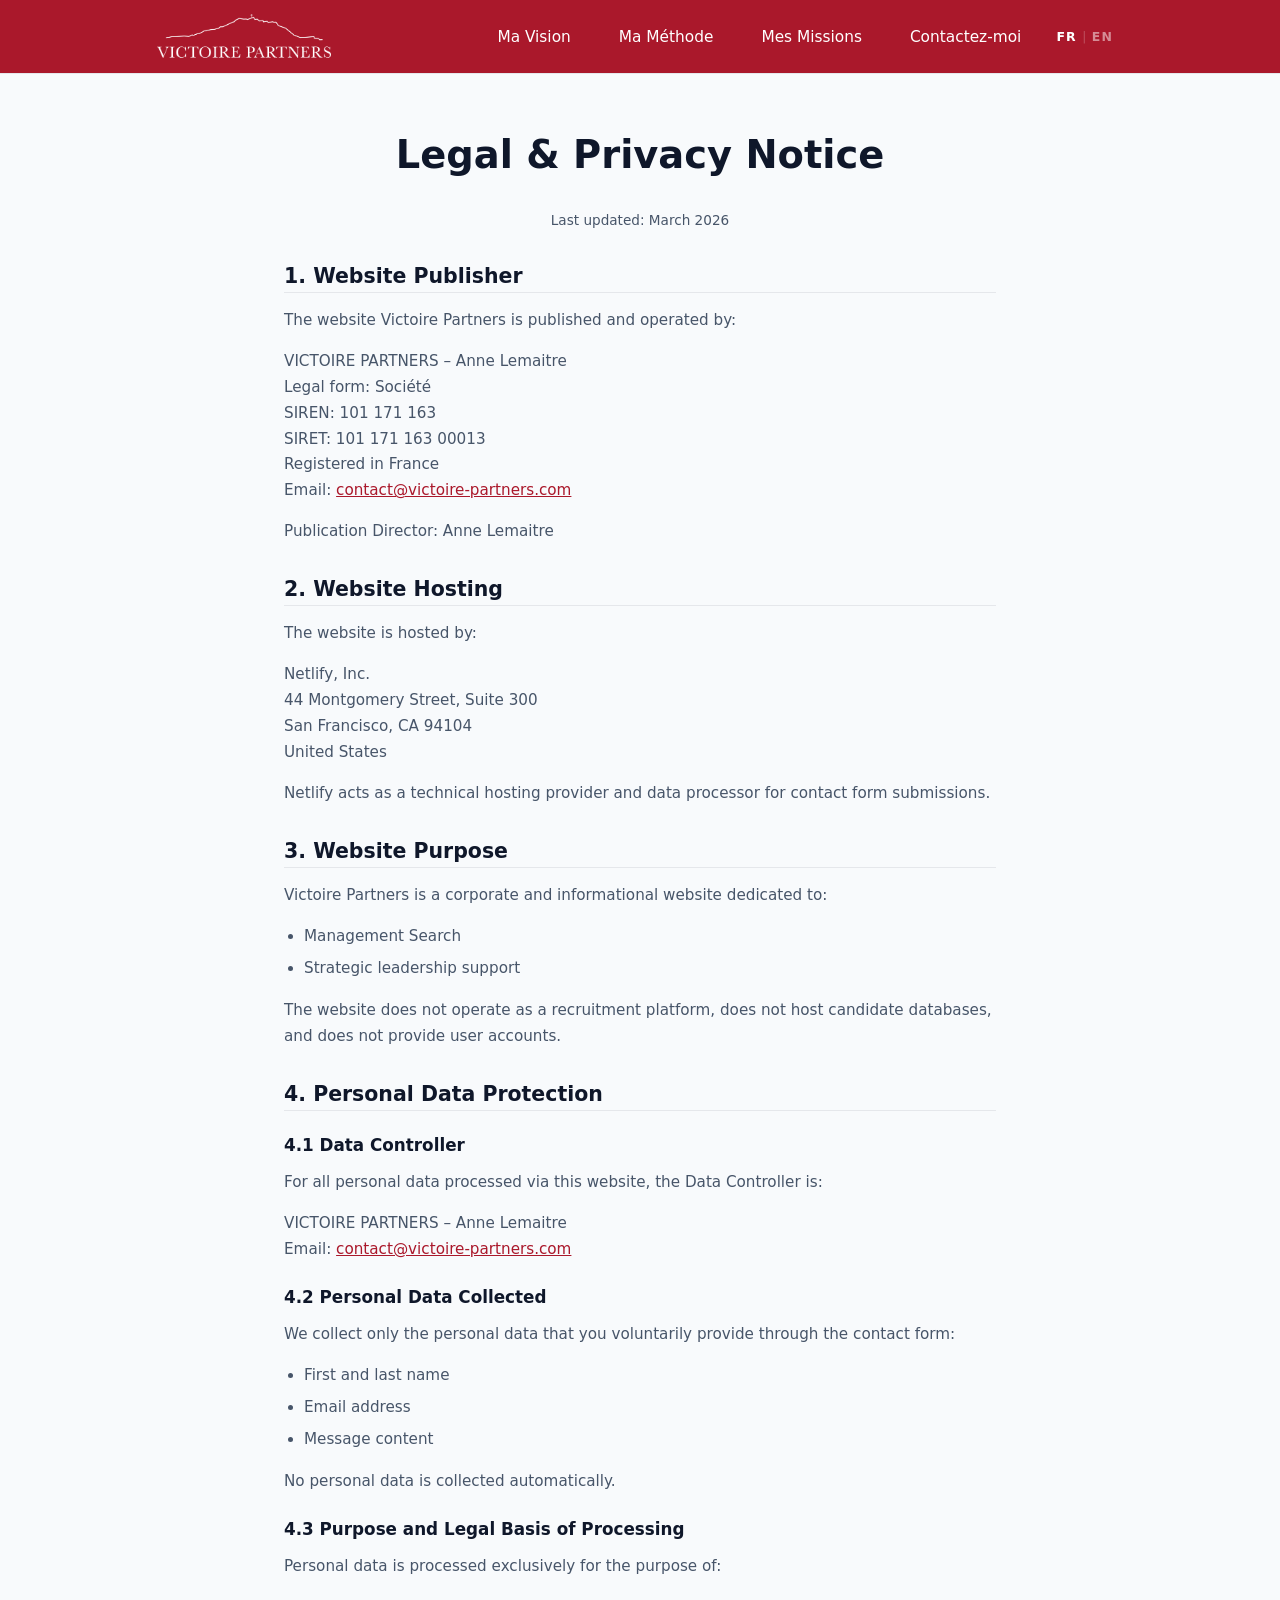
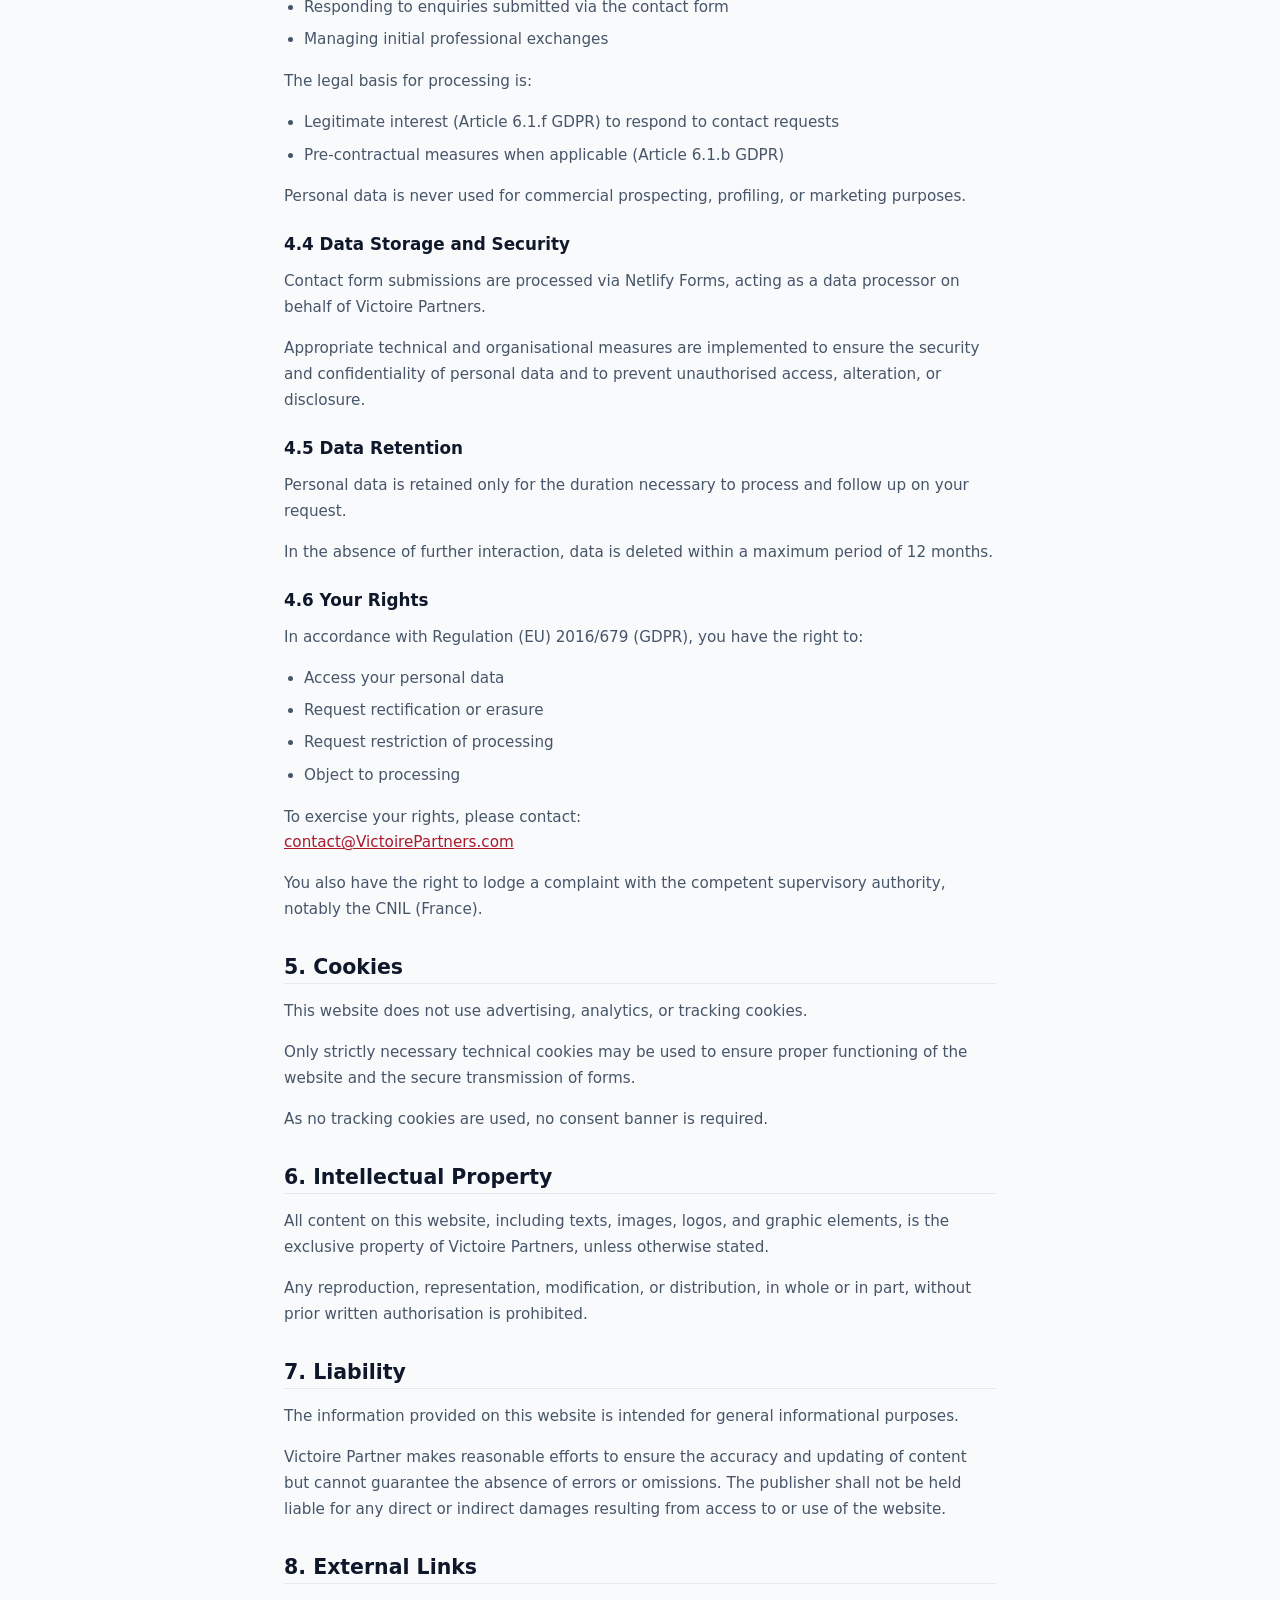
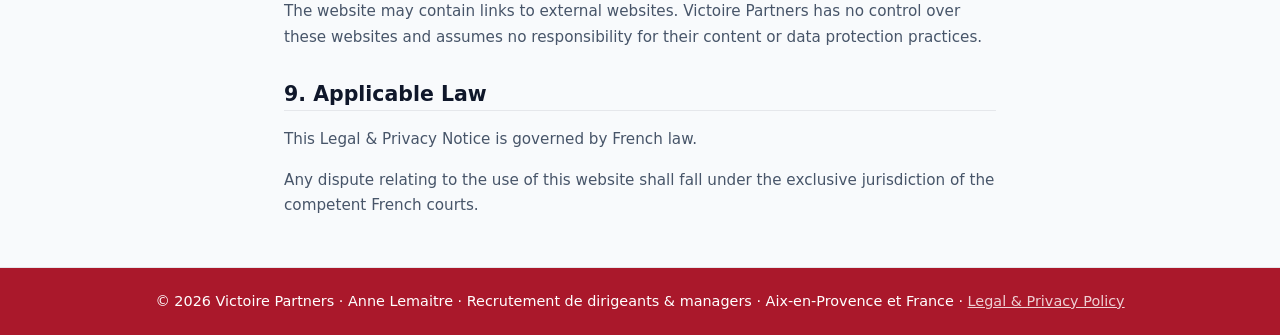
==== privacy.html @ 1bfd6ad0 "Minor EN copy tweak and update privacy last-updated date Co-Authored-By: Claude Sonnet 4.6 <noreply@" ====
<!DOCTYPE html>

<html lang="en">
<head>
  <meta charset="UTF-8" />
  <meta name="viewport" content="width=device-width, initial-scale=1" />
  <title>Privacy Policy | Victoire Partners</title>
  <meta name="description" content="Privacy policy and data protection information for Victoire Partners." />
  <link rel="canonical" href="https://www.VictoirePartners.com/privacy.html" />
  <link rel="icon" href="/images/vp_logo.png" type="image/svg+xml" />
  <link rel="stylesheet" href="styles.css" />
</head>
<body>


<!-- =========================
     NAVIGATION
========================= -->
<header class="header">
  <div class="nav">
    <a href="/" class="logo" aria-label="Victoire Partners – Management Search">
      <img src="/images/vp_logo.png" alt="Victoire Partners" />
    </a>

    <div class="nav-right">
      <button class="hamburger" data-i18n-aria="hamburger_menu" aria-label="Ouvrir le menu" aria-expanded="false">
        &#9776;
      </button>
      <nav class="nav-links" aria-label="Navigation principale">
        <a href="/#vision"   data-i18n="nav_vision">Ma Vision</a>
        <a href="/#methode"  data-i18n="nav_methode">Ma Méthode</a>
        <a href="/#missions" data-i18n="nav_missions">Mes Missions</a>
        <a href="/#contact"  data-i18n="nav_contact">Contactez-moi</a>
      </nav>
      <div class="lang-switch" role="group" aria-label="Language">
        <button class="lang-btn" data-lang="fr">FR</button>
        <span class="lang-sep" aria-hidden="true">|</span>
        <button class="lang-btn" data-lang="en">EN</button>
      </div>
    </div>
  </div>
</header>




  <main class="section container privacy">
    <h1>Legal & Privacy Notice</h1>
<p class="small" style="text-align: center;">Last updated: March 2026</p>

<h2>1. Website Publisher</h2>
<p>The website Victoire Partners is published and operated by:</p>
<address>
    VICTOIRE PARTNERS – Anne Lemaitre<br>
    Legal form: Société<br>
    SIREN: 101 171 163<br>
    SIRET: 101 171 163 00013<br>
    Registered in France<br>
    Email: <a href="mailto:contact@victoire-partners.com">contact@victoire-partners.com</a>
</address>
<p>Publication Director: Anne Lemaitre</p>

<h2>2. Website Hosting</h2>
<p>The website is hosted by:</p>
<address>
    Netlify, Inc.<br>
    44 Montgomery Street, Suite 300<br>
    San Francisco, CA 94104<br>
    United States
</address>
<p>Netlify acts as a technical hosting provider and data processor for contact form submissions.</p>

<h2>3. Website Purpose</h2>
<p>Victoire Partners is a corporate and informational website dedicated to:</p>
<ul>
    <li>Management Search</li>
    <li>Strategic leadership support</li>
</ul>
<p>The website does not operate as a recruitment platform, does not host candidate databases, and does not provide user accounts.</p>

<h2>4. Personal Data Protection</h2>

<h3>4.1 Data Controller</h3>
<p>For all personal data processed via this website, the Data Controller is:</p>
<address>
    VICTOIRE PARTNERS  – Anne Lemaitre<br>
    Email: <a href="mailto:contact@victoire-partners.com">contact@victoire-partners.com</a>
</address>

<h3>4.2 Personal Data Collected</h3>
<p>We collect only the personal data that you voluntarily provide through the contact form:</p>
<ul>
    <li>First and last name</li>
    <li>Email address</li>
    <li>Message content</li>
</ul>
<p>No personal data is collected automatically.</p>

<h3>4.3 Purpose and Legal Basis of Processing</h3>
<p>Personal data is processed exclusively for the purpose of:</p>
<ul>
    <li>Responding to enquiries submitted via the contact form</li>
    <li>Managing initial professional exchanges</li>
</ul>
<p>The legal basis for processing is:</p>
<ul>
    <li>Legitimate interest (Article 6.1.f GDPR) to respond to contact requests</li>
    <li>Pre-contractual measures when applicable (Article 6.1.b GDPR)</li>
</ul>
<p>Personal data is never used for commercial prospecting, profiling, or marketing purposes.</p>

<h3>4.4 Data Storage and Security</h3>
<p>Contact form submissions are processed via Netlify Forms, acting as a data processor on behalf of Victoire Partners.</p>
<p>Appropriate technical and organisational measures are implemented to ensure the security and confidentiality of personal data and to prevent unauthorised access, alteration, or disclosure.</p>

<h3>4.5 Data Retention</h3>
<p>Personal data is retained only for the duration necessary to process and follow up on your request.</p>
<p>In the absence of further interaction, data is deleted within a maximum period of 12 months.</p>

<h3>4.6 Your Rights</h3>
<p>In accordance with Regulation (EU) 2016/679 (GDPR), you have the right to:</p>
<ul>
    <li>Access your personal data</li>
    <li>Request rectification or erasure</li>
    <li>Request restriction of processing</li>
    <li>Object to processing</li>
</ul>
<p>To exercise your rights, please contact:<br>
<a href="mailto:contact@victoirepartners.com">contact@VictoirePartners.com</a></p>
<p>You also have the right to lodge a complaint with the competent supervisory authority, notably the CNIL (France).</p>

<h2>5. Cookies</h2>
<p>This website does not use advertising, analytics, or tracking cookies.</p>
<p>Only strictly necessary technical cookies may be used to ensure proper functioning of the website and the secure transmission of forms.</p>
<p>As no tracking cookies are used, no consent banner is required.</p>

<h2>6. Intellectual Property</h2>
<p>All content on this website, including texts, images, logos, and graphic elements, is the exclusive property of Victoire Partners, unless otherwise stated.</p>
<p>Any reproduction, representation, modification, or distribution, in whole or in part, without prior written authorisation is prohibited.</p>

<h2>7. Liability</h2>
<p>The information provided on this website is intended for general informational purposes.</p>
<p>Victoire Partner makes reasonable efforts to ensure the accuracy and updating of content but cannot guarantee the absence of errors or omissions. The publisher shall not be held liable for any direct or indirect damages resulting from access to or use of the website.</p>

<h2>8. External Links</h2>
<p>The website may contain links to external websites. Victoire Partners has no control over these websites and assumes no responsibility for their content or data protection practices.</p>

<h2>9. Applicable Law</h2>
<p>This Legal & Privacy Notice is governed by French law.</p>
<p>Any dispute relating to the use of this website shall fall under the exclusive jurisdiction of the competent French courts.</p>

  </main>

  <footer class="footer">
    <p>© 2026 Victoire Partners · Anne Lemaitre · Recrutement de dirigeants &amp; managers · Aix-en-Provence et France · <a href="privacy.html">Legal & Privacy Policy</a></p>
  </footer>

  <script src="/nav.js" defer></script>
  <script>
    const I18N_NAV = {
      fr: { nav_vision: "Ma Vision", nav_methode: "Ma Méthode", nav_missions: "Mes Missions", nav_contact: "Contactez-moi", hamburger_menu: "Ouvrir le menu" },
      en: { nav_vision: "My Vision",  nav_methode: "My Methodology", nav_missions: "My Work",    nav_contact: "Contact",        hamburger_menu: "Open menu" },
    };
    function applyLang(lang) {
      const t = I18N_NAV[lang];
      document.querySelectorAll("[data-i18n]").forEach(el => { if (t[el.dataset.i18n]) el.textContent = t[el.dataset.i18n]; });
      document.querySelectorAll("[data-i18n-aria]").forEach(el => { if (t[el.dataset.i18nAria]) el.setAttribute('aria-label', t[el.dataset.i18nAria]); });
      document.documentElement.lang = lang;
      document.querySelectorAll('.lang-btn').forEach(btn => btn.classList.toggle('active', btn.dataset.lang === lang));
    }

    const lang = localStorage.getItem('vp-lang') || 'fr';
    applyLang(lang);

    document.querySelectorAll('.lang-btn').forEach(btn => {
      btn.addEventListener('click', () => {
        localStorage.setItem('vp-lang', btn.dataset.lang);
        applyLang(btn.dataset.lang);
      });
    });
  </script>

</body>
</html>
---- styles.css ----
/* =========================
   Design tokens
========================= */
:root {
  /* Colors */
  --bg: #f8fafc;
  --bg-alt: #f1f5f9;
  --bg-blue: #aa182b;
  --card: #ffffff;

  --text: #0f172a;
  --muted: #475569;
  --white: #ffffff;
  --accent: #aa182b;
  --accent-soft: #f0bfc6;

  /* Layout */
  --max-width: 1000px;
  --section-space: 4rem;
  --header-height: 73px;
  --header-max-width: 1000px; /* slightly wider than 1000px */


  /* Spacing scale */
  --space-xs: 0.25rem;
  --space-sm: 0.5rem;
  --space-md: 1rem;
  --space-lg: 1.5rem;
  --space-xl: 2rem;

  /* Radius & shadow */
  --radius-md: 10px;
  --radius-lg: 14px;
  --shadow-soft: 0 10px 25px rgba(0, 0, 0, 0.06);

  /* Typography */
  --font-base: "Helvetica Neue", system-ui, -apple-system, BlinkMacSystemFont,
    "Segoe UI", sans-serif;
  --font-size-sm: 0.875rem;
  --font-size-base: 1rem;
  --font-size-lg: 1.125rem;
  --text-body: clamp(0.9rem, 1.1vw, 1.1rem);
}

@media (max-width: 768px) {
  :root {
    --header-height: 56px; /* kept for clarity if you change it later */
  }
}

/* =========================
   Base
========================= */
*,
*::before,
*::after {
  box-sizing: border-box;
}

html {
  scroll-behavior: smooth;
  font-size: 100%;
}

body {
  margin: 0;
  font-family: var(--font-base);
  color: var(--text);
  background: var(--bg);
}

.mobile-break {
  display: none;
}
/* Hide "and" on mobile only */
@media (max-width: 768px) {
  .hide-mobile {
    display: none;
  }
}

@media (max-width: 768px) {
  .mobile-break {
    display: block;
  }
}

/* Focus styles for accessibility */
a:focus-visible,
button:focus-visible,
input:focus-visible,
textarea:focus-visible {
  outline: 2px solid var(--accent-soft);
  outline-offset: 2px;
}

/* =========================
   Layout helpers
========================= */
.container {
  max-width: var(--max-width);
  margin: 0 auto;
  padding: 0 var(--space-lg);
}

.section {
  scroll-margin-top: var(--header-height);
  padding: var(--space-xl) var(--space-lg);
}

.section.alt {
  scroll-margin-top: var(--header-height);
  padding: var(--space-xl) var(--space-lg);
  background: var(--bg-alt);
}

/* =========================
   Header / Nav
========================= */
.header {
  position: sticky;
  top: 0;
  background: var(--bg-blue);
  border-bottom: 1px solid #e5e7eb;
  z-index: 100;
}

.nav {
  max-width: var(--header-max-width);
  margin: 0 auto;
  padding: 0 var(--space-lg);
  display: flex;
  justify-content: space-between;
  align-items: center;
  min-height: var(--header-height);
}

.logo {
  background: var(--bg-blue);
  padding: var(--space-xs) var(--space-sm);
  display: flex;
  align-items: center;
  text-decoration: none;
  margin-left: -15px;

}

.logo img {
  height: 46px;
  width: auto;
  display: block;
}

@media (max-width: 768px) {
  .logo img {
    height: 36px;
    margin-left: 20px;
  }
}

nav a {
  margin-left: var(--space-lg);
  text-decoration: none;
  color: var(--white);
  font-weight: 500;
  font-size: clamp(0.9rem, 1.2vw, 1.05rem);
  padding: var(--space-sm) 0;
  transition: color 150ms ease-out;
}

nav a:hover {
  color: rgba(255, 255, 255, 0.7);
}

.nav-right {
  display: flex;
  align-items: center;
  gap: var(--space-xl);
}

.nav-links {
  display: flex;
  gap: var(--space-lg);
}

/* Hamburger button */
.hamburger {
  display: none;
  background: none;
  border: none;
  font-size: 2rem;
  cursor: pointer;
  color: var(--white);
}

/* Mobile styles */
@media (max-width: 768px) {
  .nav-right {
    gap: 0;
  }

  .nav-links {
    display: none;
    flex-direction: column;
    gap: var(--space-md);
    position: absolute;
    top: 100%;
    left: 0;
    width: 100%;
    background: var(--bg-blue);
    padding: var(--space-md) 0;
    z-index: 99;
  }

  .nav-links.active {
    display: flex;
  }

  .hamburger {
    display: block;
  }
}

/* =========================
   Typography
========================= */
.section h2 {
  font-size: clamp(1.8rem, 2.5vw, 2.6rem);
  margin: 0 0 var(--space-lg) 0;
}

p,
ul,
ol,
li {
  font-size: var(--text-body);
  line-height: 1.6;
}

.privacy p,
.privacy li,
.privacy address {
  font-size: 0.95rem;
}

/* Normalize list typography */
ul,
ol {
  margin: var(--space-sm) 0;
  padding-left: 5.4em; /* keeps bullets aligned nicely */
}

li {
  margin-bottom: 0.4em;
}

.header {
  isolation: isolate;
}


/* =========================
   Language switcher
========================= */
.lang-switch {
  display: flex;
  align-items: center;
  gap: 0.15rem;
}

.lang-btn {
  background: none;
  border: none;
  color: rgba(255, 255, 255, 0.5);
  font-family: var(--font-base);
  font-size: 0.78rem;
  font-weight: 600;
  letter-spacing: 0.08em;
  cursor: pointer;
  padding: 0.2rem 0.2rem;
  transition: color 150ms ease-out;
}

.lang-btn.active {
  color: var(--white);
}

.lang-btn:hover {
  color: rgba(255, 255, 255, 0.9);
}

.lang-sep {
  color: rgba(255, 255, 255, 0.25);
  font-size: 0.75rem;
  user-select: none;
}


/* =========================
   Hero
========================= */
.hero {
  background-color: var(--accent);
  background-image: url("/images/vp_hero.svg");
  background-size: cover;
  background-position: center;
  background-repeat: no-repeat;
  min-height: 40vh;
}

@media (max-width: 768px) {
  .hero {
    min-height: 22vh;
  }
}

/* =========================
   Intro (tagline below hero)
========================= */
.intro {
  background: var(--bg);
  padding: var(--space-md) var(--space-lg) var(--space-xl);
  border-bottom: 1px solid #e5e7eb;
}

.intro-grid {
  display: grid;
  grid-template-columns: 3fr 2fr;
  gap: var(--space-lg);
  align-items: center;
}

.intro-founder {
  display: flex;
  justify-content: center;
  align-items: center;
}

.founder-photo {
  width: 100%;
  max-width: 291px;
  border-radius: var(--radius-lg);
  display: block;
  object-fit: cover;
}

.intro-quote {
  margin-top: var(--space-lg);
  padding-left: var(--space-lg);
  border-left: 3px solid var(--accent);
  font-family: inherit;
  font-size: 1.35rem;
  line-height: 1.6;
  color: var(--text);
}

@media (max-width: 768px) {
  .intro-grid {
    grid-template-columns: 1fr;
  }
  .intro-founder {
    order: 1;
  }
}

.intro-tagline {
  font-family: 'Georgia', serif;
  font-size: clamp(1.2rem, 2.5vw, 1.8rem);
  font-weight: 400;
  color: var(--text);
  margin: 0 0 var(--space-md) 0;
  max-width: 720px;
  line-height: 1.4;
}

.intro-subtitle {
  font-size: clamp(0.9rem, 1.4vw, 1.05rem);
  font-weight: 300;
  color: var(--muted);
  max-width: 620px;
  margin: 0;
  line-height: 1.7;
}

.methode-engagement {
  margin-top: var(--space-xl);
  display: inline-block;
  border-left: 2px solid var(--accent);
  padding: var(--space-sm) var(--space-lg);
  font-size: var(--text-body);
  line-height: 1.8;
  color: var(--muted);
}



.hero p {
  font-size: clamp(1.2rem, 2.5vw, 2.2rem);
}

.accent {
  color: var(--accent);
}

/* =========================
   Services
========================= */
.services {
  display: grid;
  /* grid-template-columns: repeat(auto-fit, minmax(240px, 1fr)); */
  gap: var(--space-lg);
  margin-top: var(--space-md);
}

.temoignage-label {
  margin: var(--space-xl) 0 0 0;
  font-size: 0.75rem;
  font-weight: 700;
  letter-spacing: 0.1em;
  text-transform: uppercase;
  color: var(--accent);
}

.pull-quote {
  margin: var(--space-xl) 0;
  padding-left: var(--space-lg);
  border-left: 3px solid var(--accent);
  font-family: inherit;
  font-size: var(--text-body);
  line-height: 1.6;
  color: var(--text);
}


/* =========================
   Steps (Méthode)
========================= */
.steps {
  margin-top: var(--space-xl);
  display: flex;
  flex-direction: column;
  gap: var(--space-md);
}

.step {
  display: flex;
  background: var(--card);
  box-shadow: var(--shadow-soft);
}

.step-marker {
  background: var(--accent);
  min-width: 80px;
  display: flex;
  align-items: center;
  justify-content: center;
  flex-shrink: 0;
}

.step-num {
  color: var(--white);
  font-size: 2rem;
  font-weight: 700;
}

.step-connector {
  display: none;
}

.step-body {
  padding: var(--space-md) var(--space-lg);
}

.step-body h3 {
  margin: 0 0 var(--space-sm) 0;
  font-size: 1.05rem;
  font-weight: 700;
  color: var(--text);
}

.step-body p {
  margin: 0;
  color: var(--muted);
  font-size: var(--text-body);
  line-height: 1.6;
}

@media (max-width: 768px) {
  .step-marker {
    min-width: 56px;
  }
  .step-num {
    font-size: 1.5rem;
  }
}

/* =========================
   Expertise
========================= */
.expertise {
  display: grid;
  gap: var(--space-lg);
  margin-top: var(--space-md);
}

.card-h {
  background: var(--card);
  padding: var(--space-md) var(--space-xl);
  border-radius: var(--radius-lg);
  box-shadow: var(--shadow-soft);
  margin-bottom: 0;
}

.card-h h3 {
  margin-top: 0;
}
.card-h p {
  margin: 0.3em 0;
}

.card-h p:first-of-type {
  margin-top: 0;
}

.card-h p:last-of-type {
  margin-bottom: 0;
}

.card-h > *:last-child { margin-bottom: 0; }

.card-h ul {
  margin-left: 0;
  padding-left: 0;
  list-style: none;
}

.card-h li {
  display: flex;
  align-items: baseline;
  gap: 0.6em;
  padding: 0.25em 0;
}

.card-h li::before {
  font-style: normal;
  font-size: 1.1em;
  flex-shrink: 0;
  filter: grayscale(1);
}

#missions .card-h li:nth-child(1)::before { content: "⚙️"; }
#missions .card-h li:nth-child(2)::before { content: "🏛️"; }
#missions .card-h li:nth-child(3)::before { content: "🤝"; }
#missions .card-h li:nth-child(4)::before { content: "📊"; }

.title-short { display: none; }

@media (max-width: 768px) {
  .title-full { display: none; }
  .title-short { display: inline; }
}


/* =========================
   Contact
========================= */
.contact {
  gap: var(--space-lg);
  min-height: 40vh;
}



.contact-form {
  max-width: 500px;
  margin-top: var(--space-xl);
}

.contact-form input,
.contact-form textarea {
  width: 100%;
  padding: 0.75rem 1rem;
  margin-bottom: var(--space-md);
  border-radius: var(--radius-md);
  border: 1px solid #cbd5f5;
  font-family: inherit;
  font-size: var(--font-size-base);
}

.contact-form textarea {
  resize: vertical;
  min-height: 140px;
}

.contact-form button {
  background: var(--bg-blue);
  color: white;
  border: none;
  padding: 0.8rem 1.6rem;
  border-radius: var(--radius-md);
  font-size: var(--font-size-base);
  font-weight: 600;
  cursor: pointer;
  transition: opacity 150ms ease-out, transform 150ms ease-out;
}

.contact-form button:hover,
.contact-form button:focus-visible {
  opacity: 0.9;
  transform: translateY(-1px);
}

.sr-only {
  position: absolute;
  width: 1px;
  height: 1px;
  padding: 0;
  margin: -1px;
  overflow: hidden;
  clip: rect(0, 0, 0, 0);
  white-space: nowrap;
  border: 0;
}

.contact-box {
  margin-top: var(--space-xl);
  font-size: clamp(0.9rem, 1.2vw, 1.2rem);
}

.contact-box p {
  margin: 0.4rem 0;
}

.contact-linkedin a,
.contact-email a {
  display: inline-flex;
  align-items: center;
  gap: var(--space-sm);
  color: inherit;
  font: inherit;
  text-decoration: none;
}

.contact-linkedin a:hover ,
.contact-email a:hover{
  color: var(--accent);
  text-decoration: underline;
}

.contact-linkedin a,
.contact-linkedin span {
  font-size: inherit;
}

.linkedin-icon {
  width: 20px;
  height: 20px;
  flex-shrink: 0;
}

/* =========================
   Footer
========================= */
.footer {
  text-align: center;
  padding: 0.5rem;
  border-top: 1px solid #e5e7eb;
  background: var(--bg-blue);
  color: var(--white);          /* text color */
  font-size: var(--font-size-sm);
}
.footer a {
  color: rgba(255, 255, 255, 0.8);
  text-decoration: underline;
}

.footer a:hover {
  opacity: 0.8;                 /* subtle hover effect */
}

/* =========================
   Privacy / Legal pages
========================= */

.privacy {
  max-width: 760px;              /* better reading width */
  margin: 0 auto;
}

.privacy h1 {
  font-size: clamp(2rem, 3vw, 2.6rem);
  text-align: center;
  margin-bottom: var(--space-xl);
}

.privacy h2 {
  font-size: clamp(1.2rem, 1.6vw, 1.4rem);
  margin-top: var(--space-xl);
  margin-bottom: var(--space-sm);
  padding-bottom: var(--space-xs);
  border-bottom: 1px solid #e5e7eb;
}

.privacy h3 {
  font-size: 1.05rem;
  margin-top: var(--space-lg);
  margin-bottom: var(--space-xs);
}

.privacy p,
.privacy li,
.privacy address {
  font-size: 0.95rem;
  line-height: 1.7;
  color: var(--muted);
}

.privacy ul,
.privacy ol {
  padding-left: 1.25rem;
  margin: var(--space-sm) 0 var(--space-md);
}

.privacy li {
  margin-bottom: 0.4rem;
}

.privacy address {
  font-style: normal;
  margin: var(--space-sm) 0;
}

.privacy a {
  color: var(--accent);
  text-decoration: underline;
}

.privacy .small {
  font-size: 0.85rem;
  color: var(--muted);
}
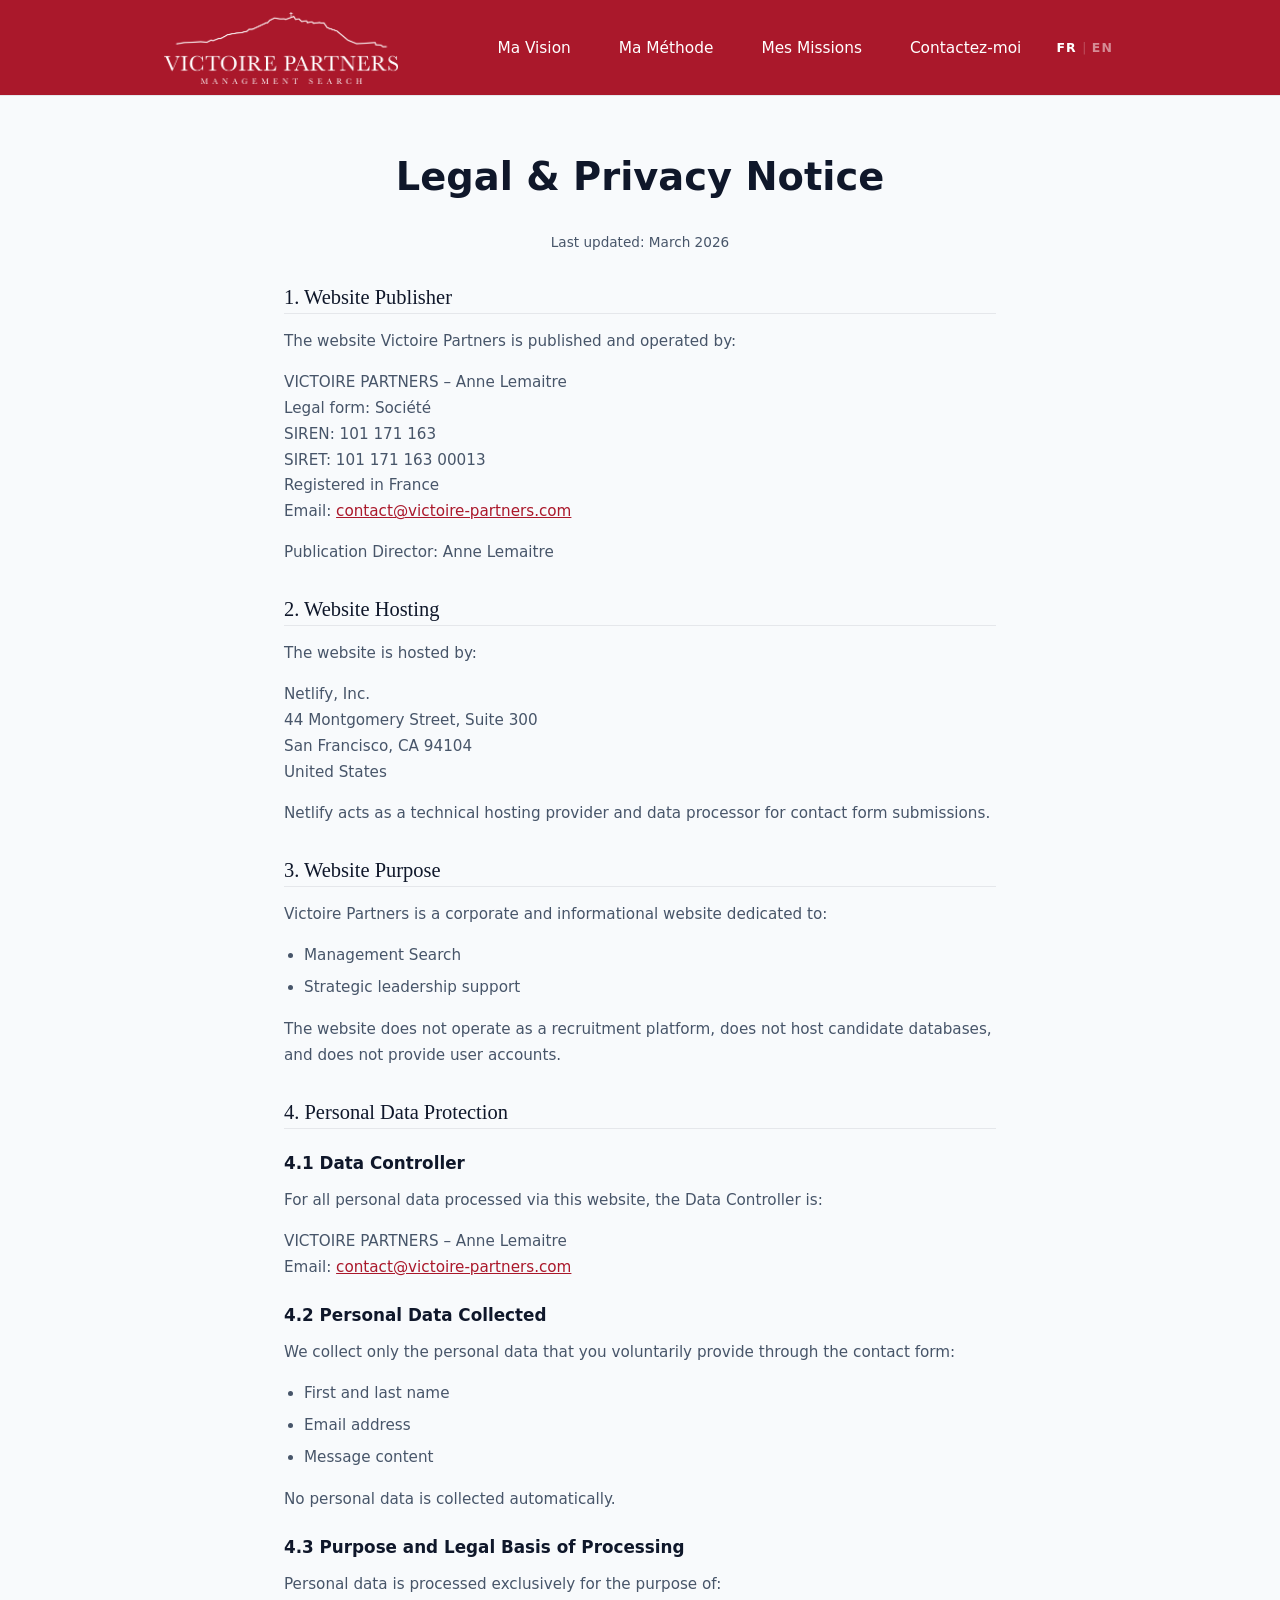
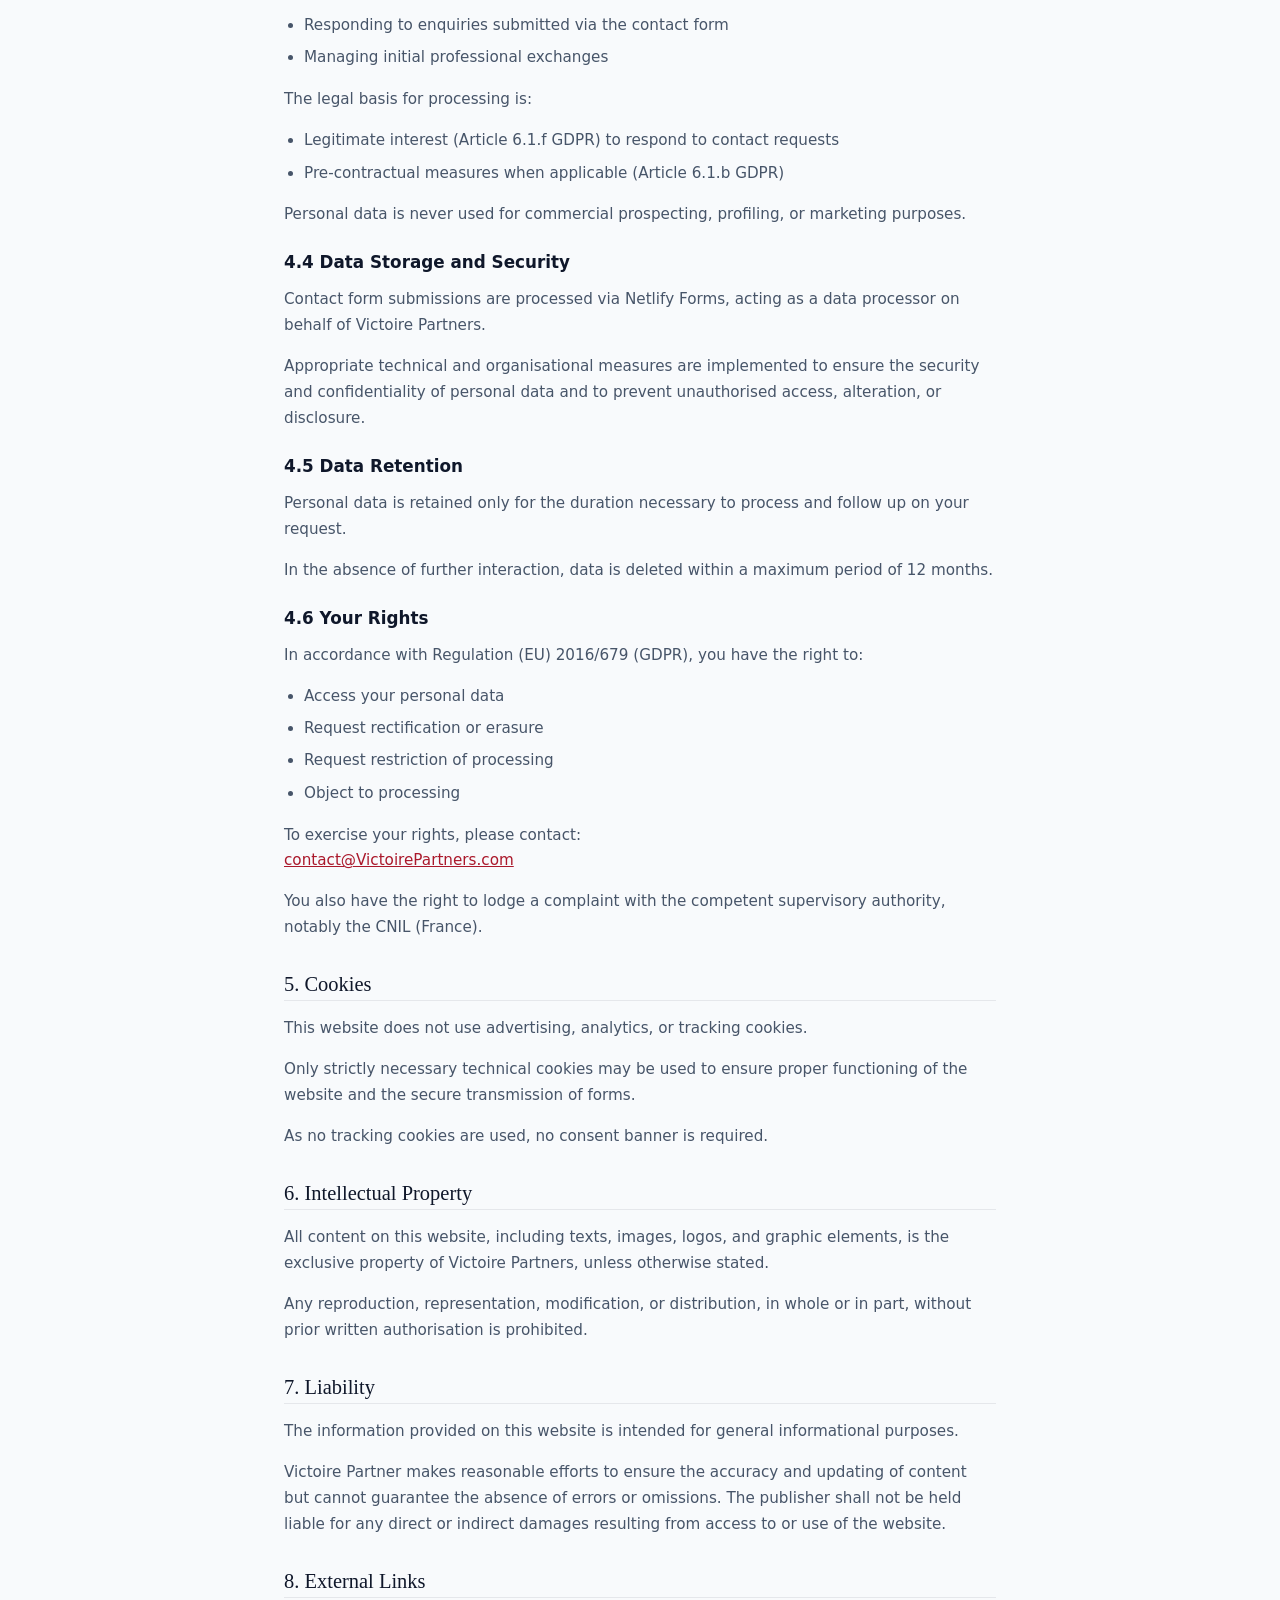
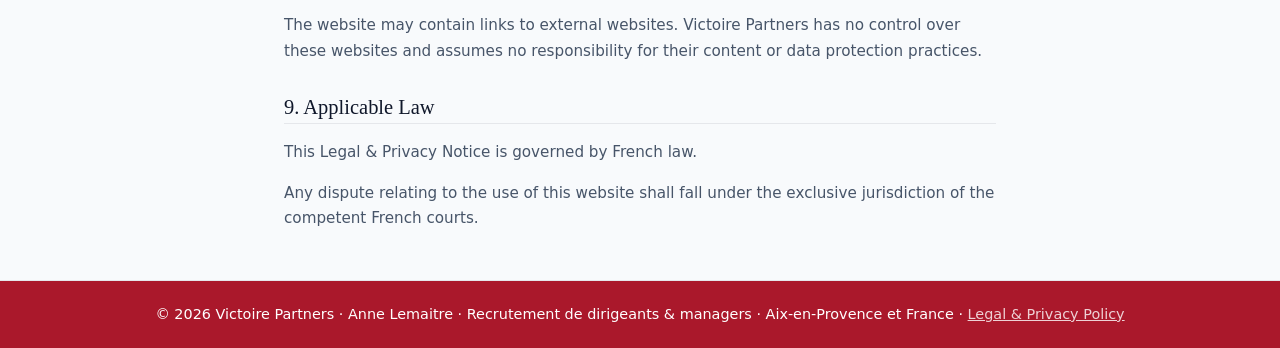
==== commit d81f7a2e: "UI refinements: tagline width, logo sizing, mobile layout, Georgia fonts Co-Authored-By: Claude Sonn" ====
--- a/privacy.html
+++ b/privacy.html
@@ -7,7 +7,7 @@
   <title>Privacy Policy | Victoire Partners</title>
   <meta name="description" content="Privacy policy and data protection information for Victoire Partners." />
   <link rel="canonical" href="https://www.VictoirePartners.com/privacy.html" />
-  <link rel="icon" href="/images/vp_logo.png" type="image/svg+xml" />
+  <link rel="icon" href="/images/vp_logo2.png" type="image/svg+xml" />
   <link rel="stylesheet" href="styles.css" />
 </head>
 <body>
@@ -19,7 +19,7 @@
 <header class="header">
   <div class="nav">
     <a href="/" class="logo" aria-label="Victoire Partners – Management Search">
-      <img src="/images/vp_logo.png" alt="Victoire Partners" />
+      <img src="/images/vp_logo2.png" alt="Victoire Partners" />
     </a>
 
     <div class="nav-right">
--- a/styles.css
+++ b/styles.css
@@ -17,7 +17,7 @@
   /* Layout */
   --max-width: 1000px;
   --section-space: 4rem;
-  --header-height: 73px;
+  --header-height: 95px;
   --header-max-width: 1000px; /* slightly wider than 1000px */
 
 
@@ -44,7 +44,7 @@
 
 @media (max-width: 768px) {
   :root {
-    --header-height: 56px; /* kept for clarity if you change it later */
+    --header-height: 73px;
   }
 }
 
@@ -137,24 +137,25 @@
 
 .logo {
   background: var(--bg-blue);
-  padding: var(--space-xs) var(--space-sm);
+  padding: 0;
   display: flex;
   align-items: center;
   text-decoration: none;
-  margin-left: -15px;
-
 }
 
 .logo img {
-  height: 46px;
+  height: 72px;
   width: auto;
   display: block;
 }
 
 @media (max-width: 768px) {
+  .logo {
+    padding: 6px 8px;
+  }
   .logo img {
-    height: 36px;
-    margin-left: 20px;
+    height: calc(var(--header-height) - 12px);
+    margin-left: 0;
   }
 }
 
@@ -225,7 +226,9 @@
    Typography
 ========================= */
 .section h2 {
+  font-family: 'Georgia', serif;
   font-size: clamp(1.8rem, 2.5vw, 2.6rem);
+  font-weight: 450;
   margin: 0 0 var(--space-lg) 0;
 }
 
@@ -319,26 +322,31 @@
 ========================= */
 .intro {
   background: var(--bg);
-  padding: var(--space-md) var(--space-lg) var(--space-xl);
+  padding: var(--space-xl) var(--space-sm) var(--space-xl);
   border-bottom: 1px solid #e5e7eb;
 }
 
 .intro-grid {
   display: grid;
-  grid-template-columns: 3fr 2fr;
-  gap: var(--space-lg);
+  grid-template-columns: 3fr 1fr;
+  gap: var(--space-sm);
   align-items: center;
+}
+
+.intro-text {
+  padding-left: var(--space-lg);
 }
 
 .intro-founder {
   display: flex;
   justify-content: center;
   align-items: center;
+  padding-right: var(--space-lg);
 }
 
 .founder-photo {
   width: 100%;
-  max-width: 291px;
+  max-width: 189px;
   border-radius: var(--radius-lg);
   display: block;
   object-fit: cover;
@@ -360,17 +368,24 @@
   }
   .intro-founder {
     order: 1;
+    justify-content: center;
+    padding-right: 0;
+  }
+  .founder-photo {
+    max-width: 227px;
+    margin: 0 auto;
   }
 }
 
 .intro-tagline {
   font-family: 'Georgia', serif;
-  font-size: clamp(1.2rem, 2.5vw, 1.8rem);
-  font-weight: 400;
+  font-size: clamp(1.4rem, 2.5vw, 2.0rem);
+  font-weight: 500;
   color: var(--text);
-  margin: 0 0 var(--space-md) 0;
-  max-width: 720px;
+  margin: 0 auto var(--space-md) auto; /* auto left/right centers the block */
+  max-width: 700px;                    /* ← adjust this to control line width */
   line-height: 1.4;
+  text-align: center;
 }
 
 .intro-subtitle {
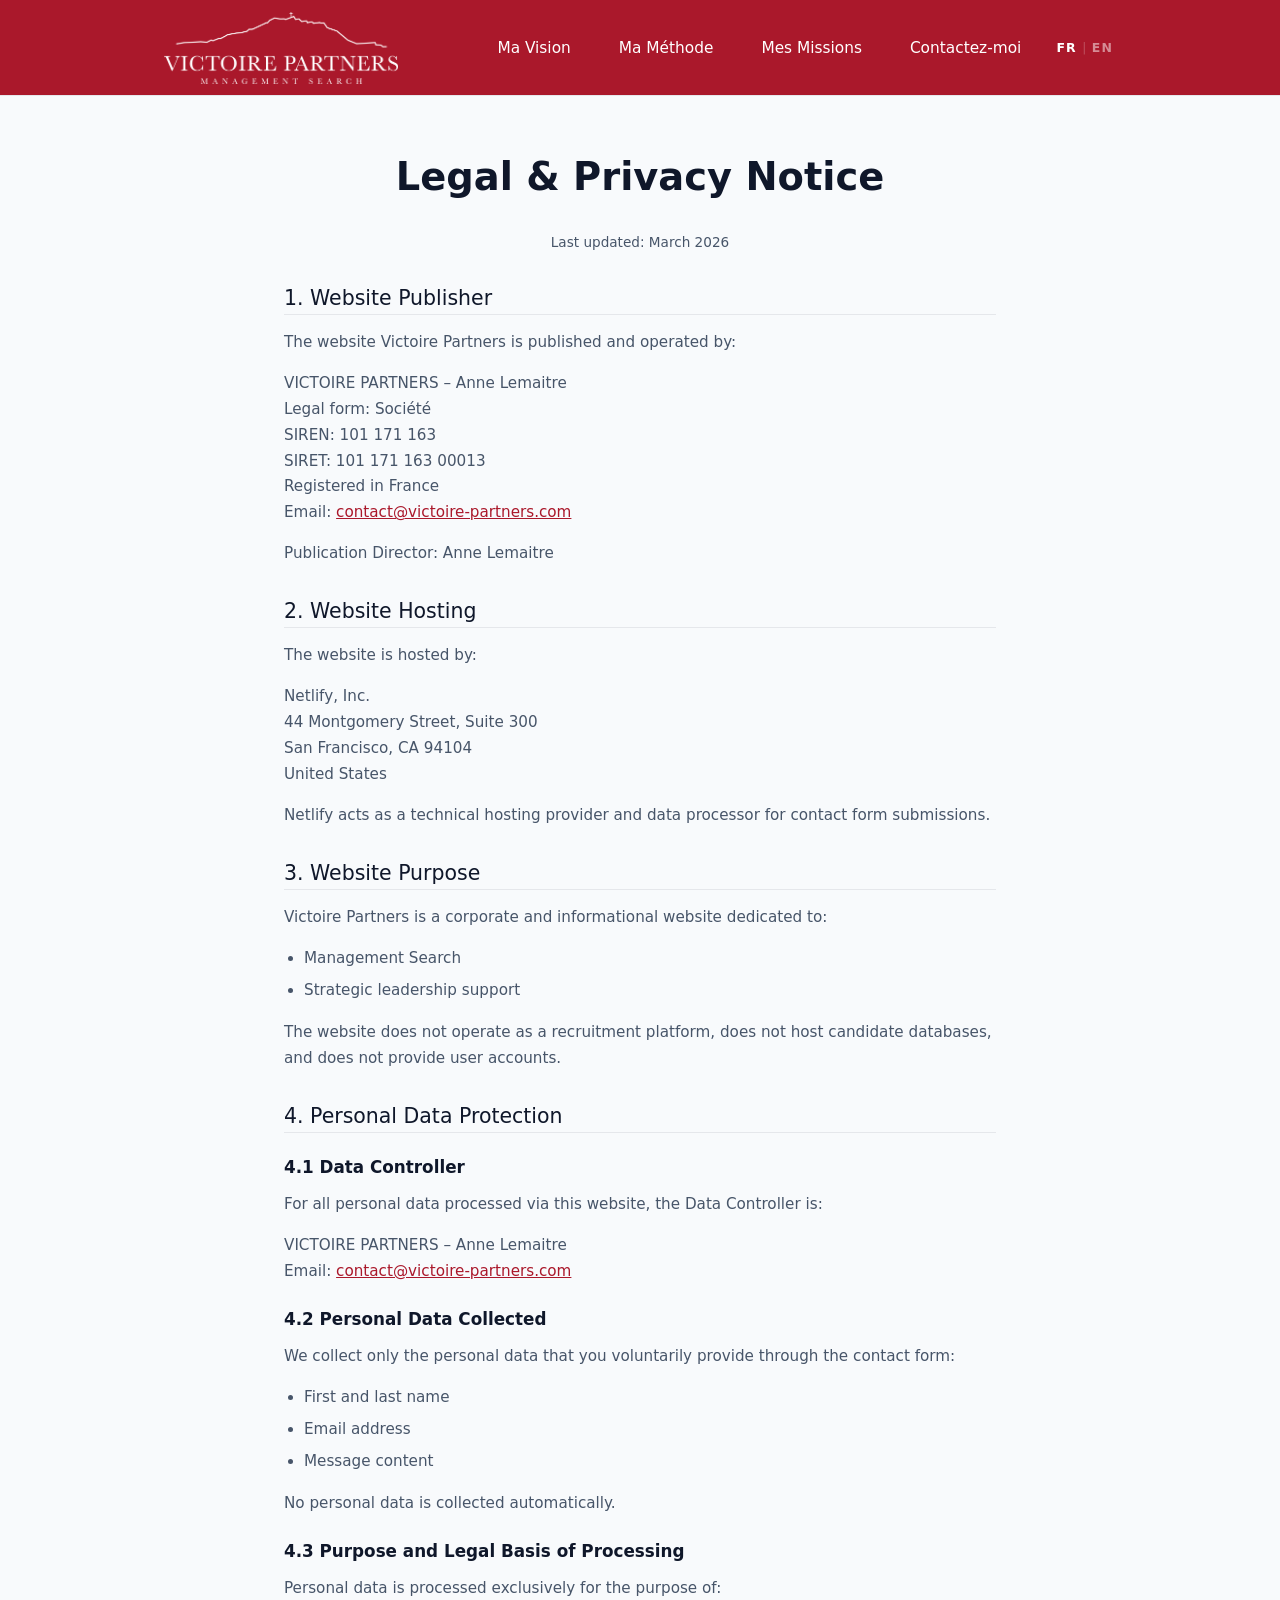
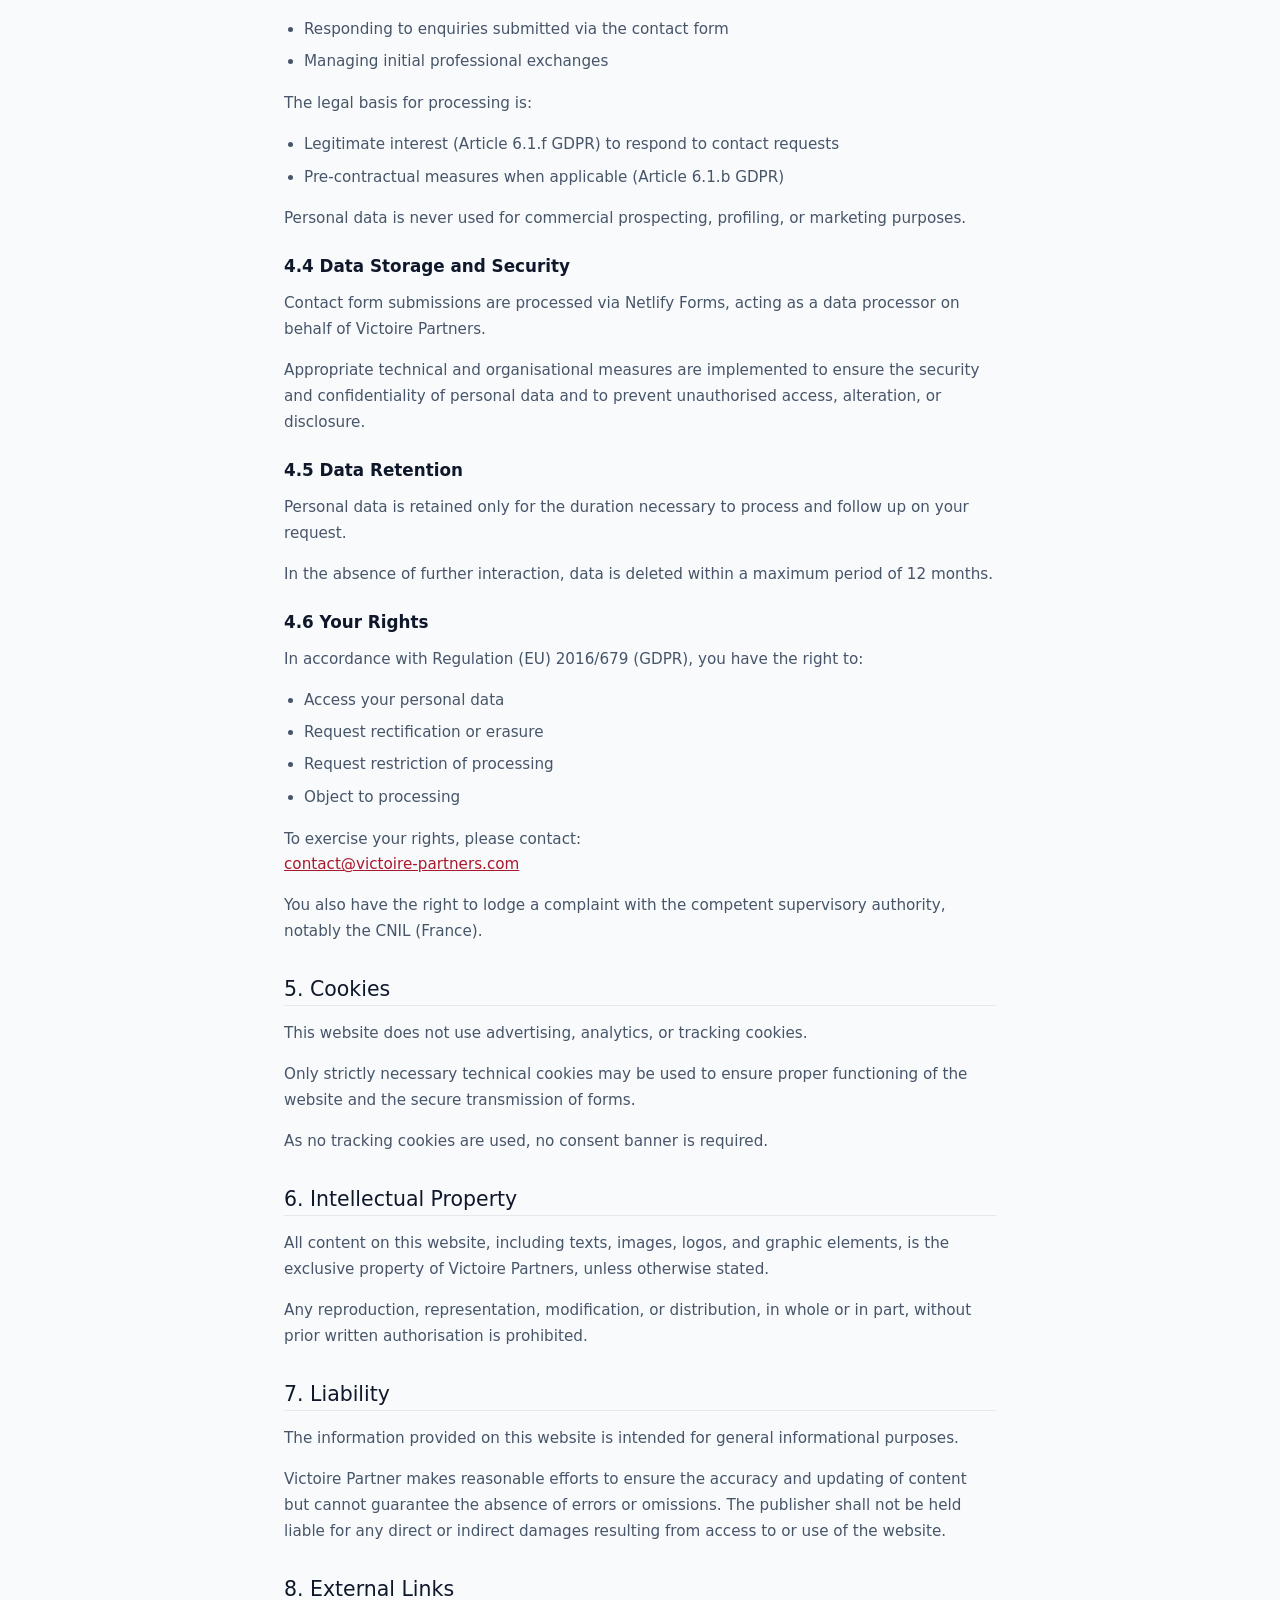
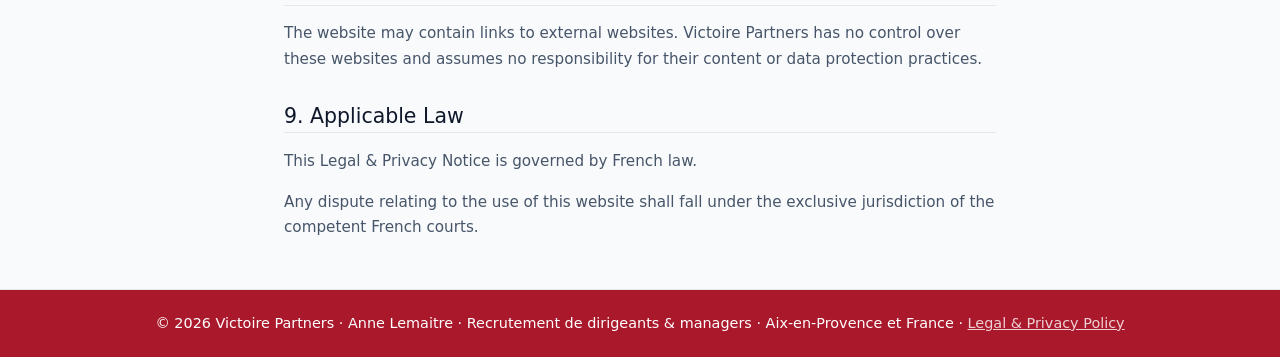
==== commit 5d1bac7d: "Fix domain name in sitemap.xml, robots.txt, and privacy.html Replace victoirepartners.com (without h" ====
--- a/privacy.html
+++ b/privacy.html
@@ -1,6 +1,6 @@
 <!DOCTYPE html>
 
-<html lang="en">
+<html lang="fr">
 <head>
   <meta charset="UTF-8" />
   <meta name="viewport" content="width=device-width, initial-scale=1" />
@@ -126,7 +126,7 @@
     <li>Object to processing</li>
 </ul>
 <p>To exercise your rights, please contact:<br>
-<a href="mailto:contact@victoirepartners.com">contact@VictoirePartners.com</a></p>
+<a href="mailto:contact@victoire-partners.com">contact@victoire-partners.com</a></p>
 <p>You also have the right to lodge a complaint with the competent supervisory authority, notably the CNIL (France).</p>
 
 <h2>5. Cookies</h2>
--- a/styles.css
+++ b/styles.css
@@ -69,22 +69,6 @@
   background: var(--bg);
 }
 
-.mobile-break {
-  display: none;
-}
-/* Hide "and" on mobile only */
-@media (max-width: 768px) {
-  .hide-mobile {
-    display: none;
-  }
-}
-
-@media (max-width: 768px) {
-  .mobile-break {
-    display: block;
-  }
-}
-
 /* Focus styles for accessibility */
 a:focus-visible,
 button:focus-visible,
@@ -151,7 +135,7 @@
 
 @media (max-width: 768px) {
   .logo {
-    padding: 6px 8px;
+    padding: 2px 8px 10px;
   }
   .logo img {
     height: calc(var(--header-height) - 12px);
@@ -163,7 +147,7 @@
   margin-left: var(--space-lg);
   text-decoration: none;
   color: var(--white);
-  font-weight: 500;
+  font-weight: 400;
   font-size: clamp(0.9rem, 1.2vw, 1.05rem);
   padding: var(--space-sm) 0;
   transition: color 150ms ease-out;
@@ -181,6 +165,7 @@
 
 .nav-links {
   display: flex;
+  align-items: center;
   gap: var(--space-lg);
 }
 
@@ -226,8 +211,10 @@
    Typography
 ========================= */
 .section h2 {
-  font-family: 'Georgia', serif;
-  font-size: clamp(1.8rem, 2.5vw, 2.6rem);
+  font-family: var(--font-base);
+/*  font-size: clamp(1.35rem, 1.875vw, 1.95rem);
+*/
+  font-size: clamp(1.35rem, 1.875vw, 1.95rem);
   font-weight: 450;
   margin: 0 0 var(--space-lg) 0;
 }
@@ -300,24 +287,6 @@
 
 
 /* =========================
-   Hero
-========================= */
-.hero {
-  background-color: var(--accent);
-  background-image: url("/images/vp_hero.svg");
-  background-size: cover;
-  background-position: center;
-  background-repeat: no-repeat;
-  min-height: 40vh;
-}
-
-@media (max-width: 768px) {
-  .hero {
-    min-height: 22vh;
-  }
-}
-
-/* =========================
    Intro (tagline below hero)
 ========================= */
 .intro {
@@ -356,8 +325,8 @@
   margin-top: var(--space-lg);
   padding-left: var(--space-lg);
   border-left: 3px solid var(--accent);
-  font-family: inherit;
-  font-size: 1.35rem;
+  font-family: 'Georgia', serif;
+  font-size: var(--text-body);
   line-height: 1.6;
   color: var(--text);
 }
@@ -379,18 +348,18 @@
 
 .intro-tagline {
   font-family: 'Georgia', serif;
-  font-size: clamp(1.4rem, 2.5vw, 2.0rem);
-  font-weight: 500;
+  font-size: clamp(1.8rem, 2.5vw, 2.2rem);
+  font-weight: 450;
   color: var(--text);
   margin: 0 auto var(--space-md) auto; /* auto left/right centers the block */
-  max-width: 700px;                    /* ← adjust this to control line width */
+  max-width: 750px;                    /* ← adjust this to control line width */
   line-height: 1.4;
   text-align: center;
 }
 
 .intro-subtitle {
-  font-size: clamp(0.9rem, 1.4vw, 1.05rem);
-  font-weight: 300;
+  font-size: var(--text-body);
+  font-weight: 400;
   color: var(--muted);
   max-width: 620px;
   margin: 0;
@@ -408,24 +377,6 @@
 }
 
 
-
-.hero p {
-  font-size: clamp(1.2rem, 2.5vw, 2.2rem);
-}
-
-.accent {
-  color: var(--accent);
-}
-
-/* =========================
-   Services
-========================= */
-.services {
-  display: grid;
-  /* grid-template-columns: repeat(auto-fit, minmax(240px, 1fr)); */
-  gap: var(--space-lg);
-  margin-top: var(--space-md);
-}
 
 .temoignage-label {
   margin: var(--space-xl) 0 0 0;
@@ -440,7 +391,7 @@
   margin: var(--space-xl) 0;
   padding-left: var(--space-lg);
   border-left: 3px solid var(--accent);
-  font-family: inherit;
+  font-family: 'Georgia', serif;
   font-size: var(--text-body);
   line-height: 1.6;
   color: var(--text);
@@ -489,7 +440,7 @@
 .step-body h3 {
   margin: 0 0 var(--space-sm) 0;
   font-size: 1.05rem;
-  font-weight: 700;
+  font-weight: 500;
   color: var(--text);
 }
 
@@ -507,15 +458,6 @@
   .step-num {
     font-size: 1.5rem;
   }
-}
-
-/* =========================
-   Expertise
-========================= */
-.expertise {
-  display: grid;
-  gap: var(--space-lg);
-  margin-top: var(--space-md);
 }
 
 .card-h {
@@ -528,17 +470,23 @@
 
 .card-h h3 {
   margin-top: 0;
+  font-size: 1.05rem;
+  font-weight: 450;
 }
 .card-h p {
   margin: 0.3em 0;
+  font-size: var(--text-body);
 }
 
 .card-h p:first-of-type {
   margin-top: 0;
+  font-size: var(--text-body);
+  font-weight: 300;
 }
 
 .card-h p:last-of-type {
   margin-bottom: 0;
+  font-size: var(--text-body);
 }
 
 .card-h > *:last-child { margin-bottom: 0; }
@@ -554,6 +502,10 @@
   align-items: baseline;
   gap: 0.6em;
   padding: 0.25em 0;
+}
+
+.card-h .li-content {
+  flex: 1;
 }
 
 .card-h li::before {
@@ -579,13 +531,6 @@
 /* =========================
    Contact
 ========================= */
-.contact {
-  gap: var(--space-lg);
-  min-height: 40vh;
-}
-
-
-
 .contact-form {
   max-width: 500px;
   margin-top: var(--space-xl);
